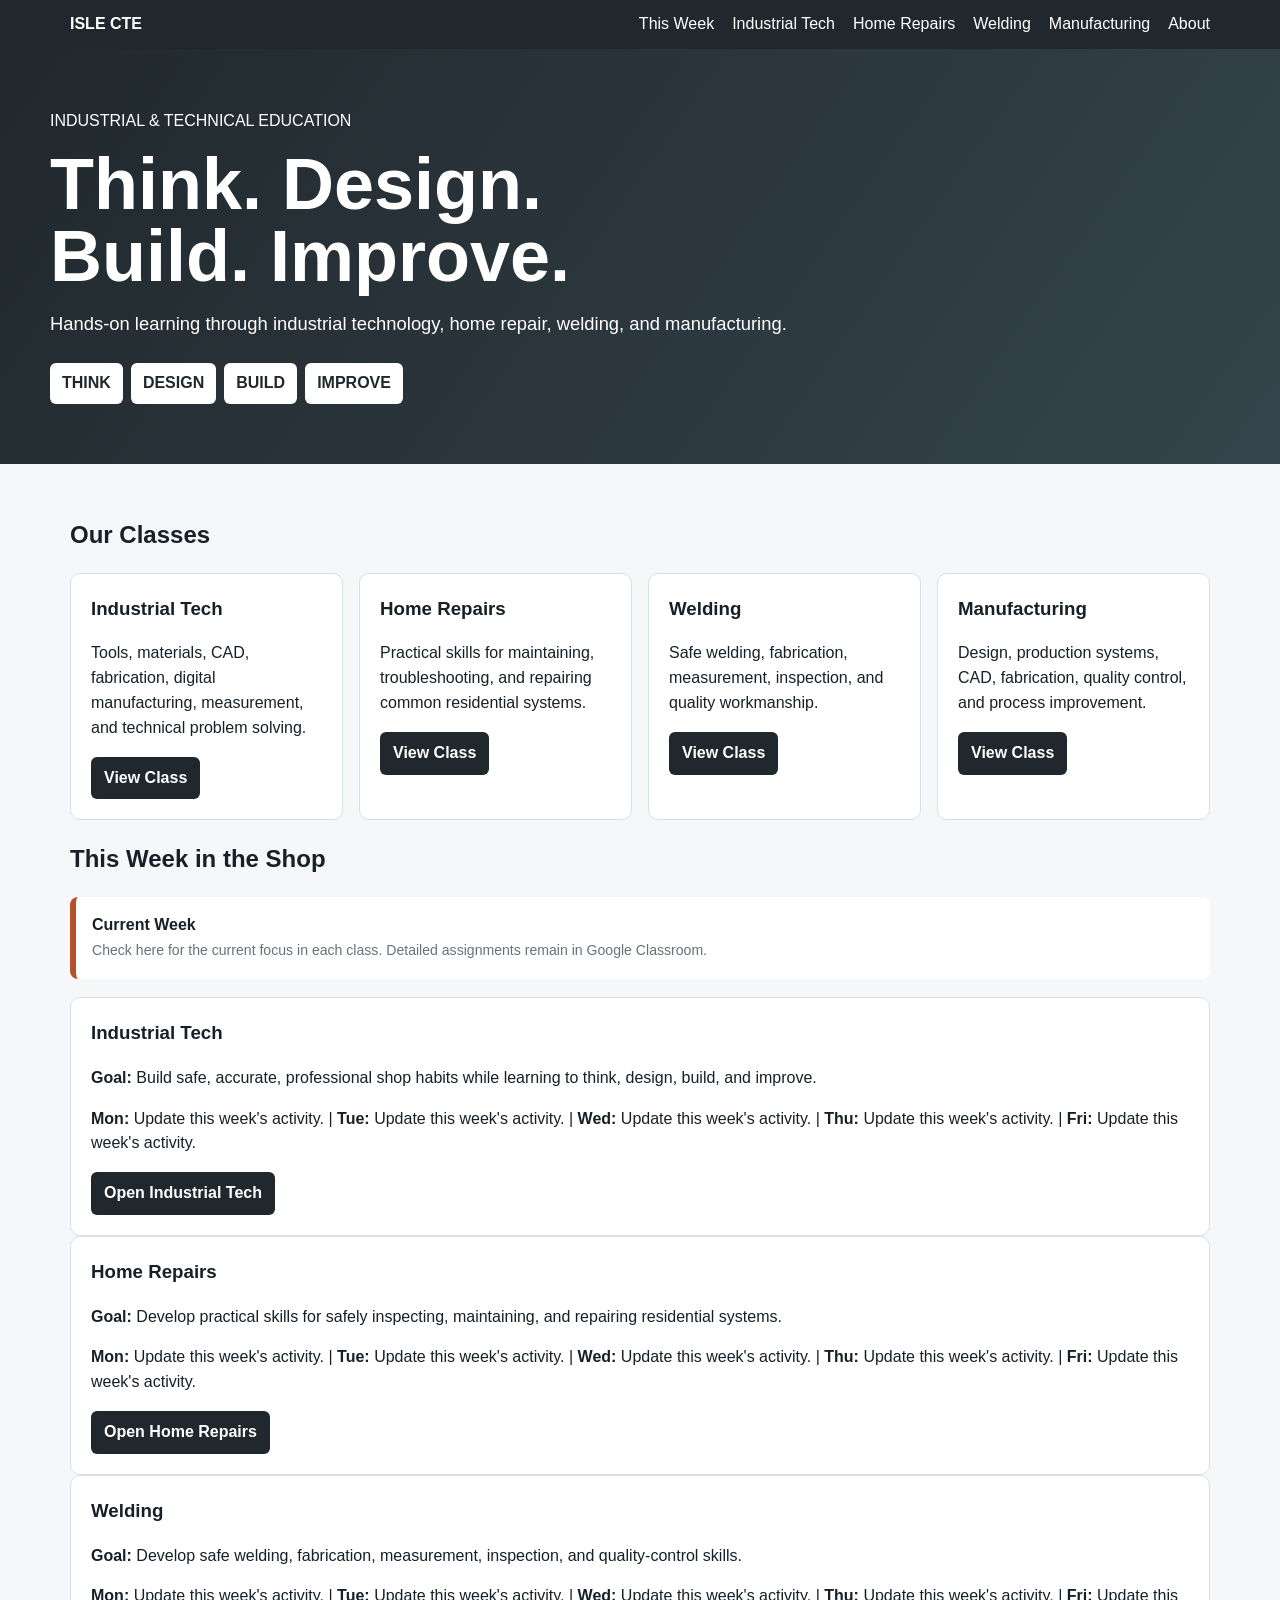
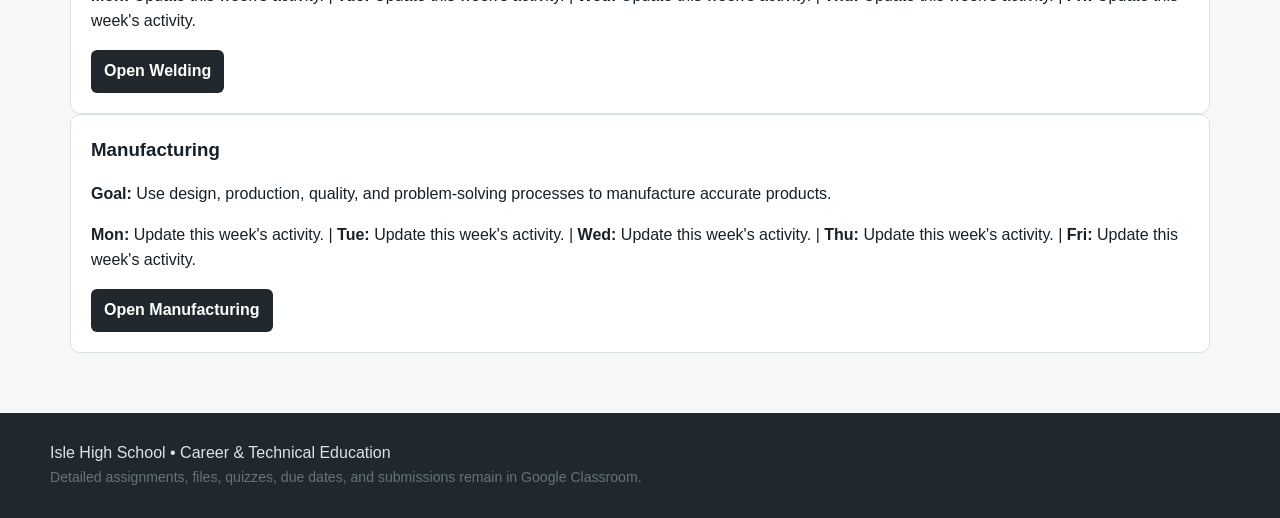
==== index.html @ c4046aca "Add files via upload" ====
<!doctype html><html lang="en"><head><meta charset="utf-8"><meta name="viewport" content="width=device-width,initial-scale=1"><title>Isle CTE</title><link rel="stylesheet" href="css/style.css"></head><body><header class="site-header"><nav class="nav">
<a class="brand" href="index.html">ISLE CTE</a>
<a href="this-week.html">This Week</a><a href="industrial-tech.html">Industrial Tech</a>
<a href="home-repairs.html">Home Repairs</a><a href="welding.html">Welding</a>
<a href="manufacturing.html">Manufacturing</a><a href="about.html">About</a>
</nav></header><section class="hero"><div><div>INDUSTRIAL & TECHNICAL EDUCATION</div><h1>Think. Design.<br>Build. Improve.</h1><p>Hands-on learning through industrial technology, home repair, welding, and manufacturing.</p><div class="process"><span>THINK</span><span>DESIGN</span><span>BUILD</span><span>IMPROVE</span></div></div></section><main><h2>Our Classes</h2><div class="cards">
<div class="card"><h3>Industrial Tech</h3><p>Tools, materials, CAD, fabrication, digital manufacturing, measurement, and technical problem solving.</p><a class="button" href="industrial-tech.html">View Class</a></div>
<div class="card"><h3>Home Repairs</h3><p>Practical skills for maintaining, troubleshooting, and repairing common residential systems.</p><a class="button" href="home-repairs.html">View Class</a></div>
<div class="card"><h3>Welding</h3><p>Safe welding, fabrication, measurement, inspection, and quality workmanship.</p><a class="button" href="welding.html">View Class</a></div>
<div class="card"><h3>Manufacturing</h3><p>Design, production systems, CAD, fabrication, quality control, and process improvement.</p><a class="button" href="manufacturing.html">View Class</a></div></div>
<h2>This Week in the Shop</h2><div id="dashboard"></div></main><footer><div class="inner">Isle High School • Career & Technical Education<br>
<span class="small">Detailed assignments, files, quizzes, due dates, and submissions remain in Google Classroom.</span>
</div></footer><script src="js/schedule-data.js"></script><script src="js/site.js"></script><script>renderDashboard("dashboard")</script></body></html>
---- css/style.css ----
*{box-sizing:border-box}body{margin:0;font-family:Arial,sans-serif;background:#f5f7f8;color:#172027;line-height:1.55}
.site-header{background:#20282d;color:white;position:sticky;top:0}.nav{max-width:1180px;margin:auto;padding:12px 20px;display:flex;gap:18px;flex-wrap:wrap;align-items:center}
.nav a{color:white;text-decoration:none}.brand{font-weight:800;margin-right:auto}.hero,.course-hero{background:linear-gradient(125deg,#20282d,#35444c);color:white;padding:60px 20px}
.hero>div,.course-hero>div{max-width:1180px;margin:auto}h1{font-size:clamp(2.2rem,6vw,4.5rem);line-height:1;margin:.2em 0}.hero p,.course-hero p{font-size:1.15rem;max-width:760px}
.process{display:flex;gap:8px;flex-wrap:wrap;margin-top:24px}.process span{background:white;color:#20282d;font-weight:bold;padding:8px 12px;border-radius:6px}
main{max-width:1180px;margin:auto;padding:32px 20px 60px}.cards{display:grid;grid-template-columns:repeat(4,1fr);gap:16px}.card,.panel,.day{background:white;border:1px solid #d9e0e4;border-radius:10px;padding:20px}
.card h3,.panel h2,.panel h3{margin-top:0}.button{display:inline-block;background:#20282d;color:white;text-decoration:none;padding:9px 13px;border-radius:6px;font-weight:bold}
.week-banner{background:white;border-left:6px solid #b4512a;padding:16px;margin:18px 0;border-radius:8px}.week-grid{display:grid;grid-template-columns:repeat(5,1fr);gap:10px}
.day{min-height:140px}.day h4{margin-top:0;border-bottom:1px solid #ddd;padding-bottom:6px}.course-layout{display:grid;grid-template-columns:2fr 1fr;gap:24px}.small{font-size:.88rem;color:#66737a}
footer{background:#20282d;color:#dce3e6;padding:28px 20px}footer .inner{max-width:1180px;margin:auto}@media(max-width:900px){.cards{grid-template-columns:repeat(2,1fr)}.week-grid,.course-layout{grid-template-columns:1fr}}@media(max-width:560px){.cards{grid-template-columns:1fr}}
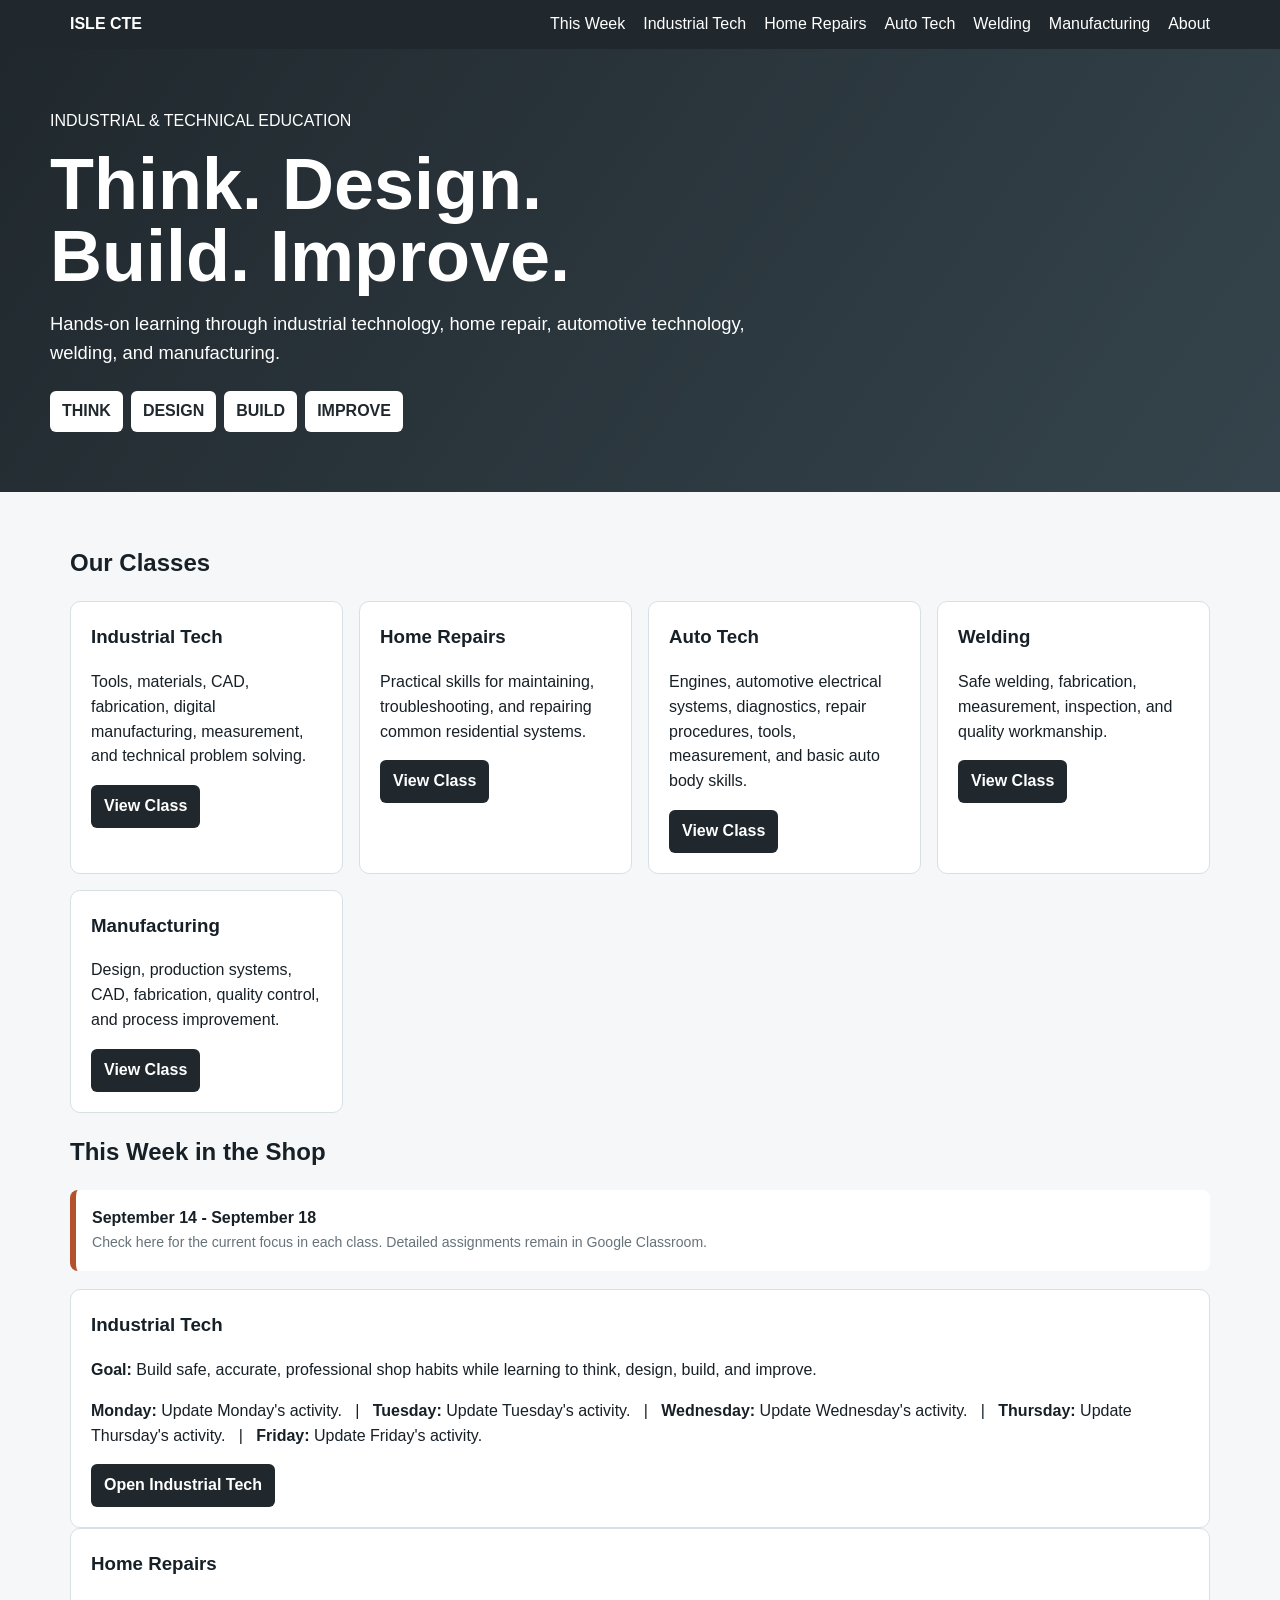
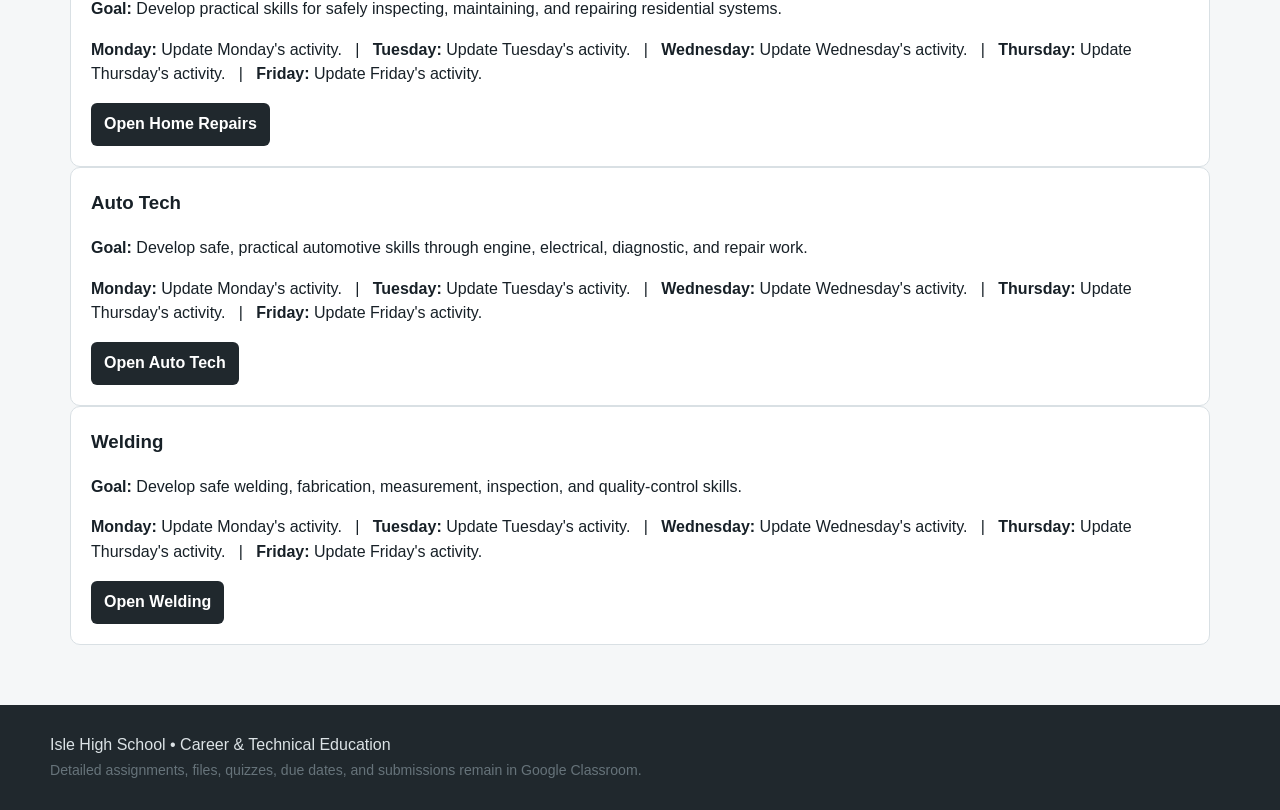
==== commit 99636783: "Add Auto Tech to website home page" ====
--- a/index.html
+++ b/index.html
@@ -1,11 +1,12 @@
 <!doctype html><html lang="en"><head><meta charset="utf-8"><meta name="viewport" content="width=device-width,initial-scale=1"><title>Isle CTE</title><link rel="stylesheet" href="css/style.css"></head><body><header class="site-header"><nav class="nav">
 <a class="brand" href="index.html">ISLE CTE</a>
 <a href="this-week.html">This Week</a><a href="industrial-tech.html">Industrial Tech</a>
-<a href="home-repairs.html">Home Repairs</a><a href="welding.html">Welding</a>
+<a href="home-repairs.html">Home Repairs</a><a href="auto-tech.html">Auto Tech</a><a href="welding.html">Welding</a>
 <a href="manufacturing.html">Manufacturing</a><a href="about.html">About</a>
-</nav></header><section class="hero"><div><div>INDUSTRIAL & TECHNICAL EDUCATION</div><h1>Think. Design.<br>Build. Improve.</h1><p>Hands-on learning through industrial technology, home repair, welding, and manufacturing.</p><div class="process"><span>THINK</span><span>DESIGN</span><span>BUILD</span><span>IMPROVE</span></div></div></section><main><h2>Our Classes</h2><div class="cards">
+</nav></header><section class="hero"><div><div>INDUSTRIAL & TECHNICAL EDUCATION</div><h1>Think. Design.<br>Build. Improve.</h1><p>Hands-on learning through industrial technology, home repair, automotive technology, welding, and manufacturing.</p><div class="process"><span>THINK</span><span>DESIGN</span><span>BUILD</span><span>IMPROVE</span></div></div></section><main><h2>Our Classes</h2><div class="cards">
 <div class="card"><h3>Industrial Tech</h3><p>Tools, materials, CAD, fabrication, digital manufacturing, measurement, and technical problem solving.</p><a class="button" href="industrial-tech.html">View Class</a></div>
 <div class="card"><h3>Home Repairs</h3><p>Practical skills for maintaining, troubleshooting, and repairing common residential systems.</p><a class="button" href="home-repairs.html">View Class</a></div>
+<div class="card"><h3>Auto Tech</h3><p>Engines, automotive electrical systems, diagnostics, repair procedures, tools, measurement, and basic auto body skills.</p><a class="button" href="auto-tech.html">View Class</a></div>
 <div class="card"><h3>Welding</h3><p>Safe welding, fabrication, measurement, inspection, and quality workmanship.</p><a class="button" href="welding.html">View Class</a></div>
 <div class="card"><h3>Manufacturing</h3><p>Design, production systems, CAD, fabrication, quality control, and process improvement.</p><a class="button" href="manufacturing.html">View Class</a></div></div>
 <h2>This Week in the Shop</h2><div id="dashboard"></div></main><footer><div class="inner">Isle High School • Career & Technical Education<br>
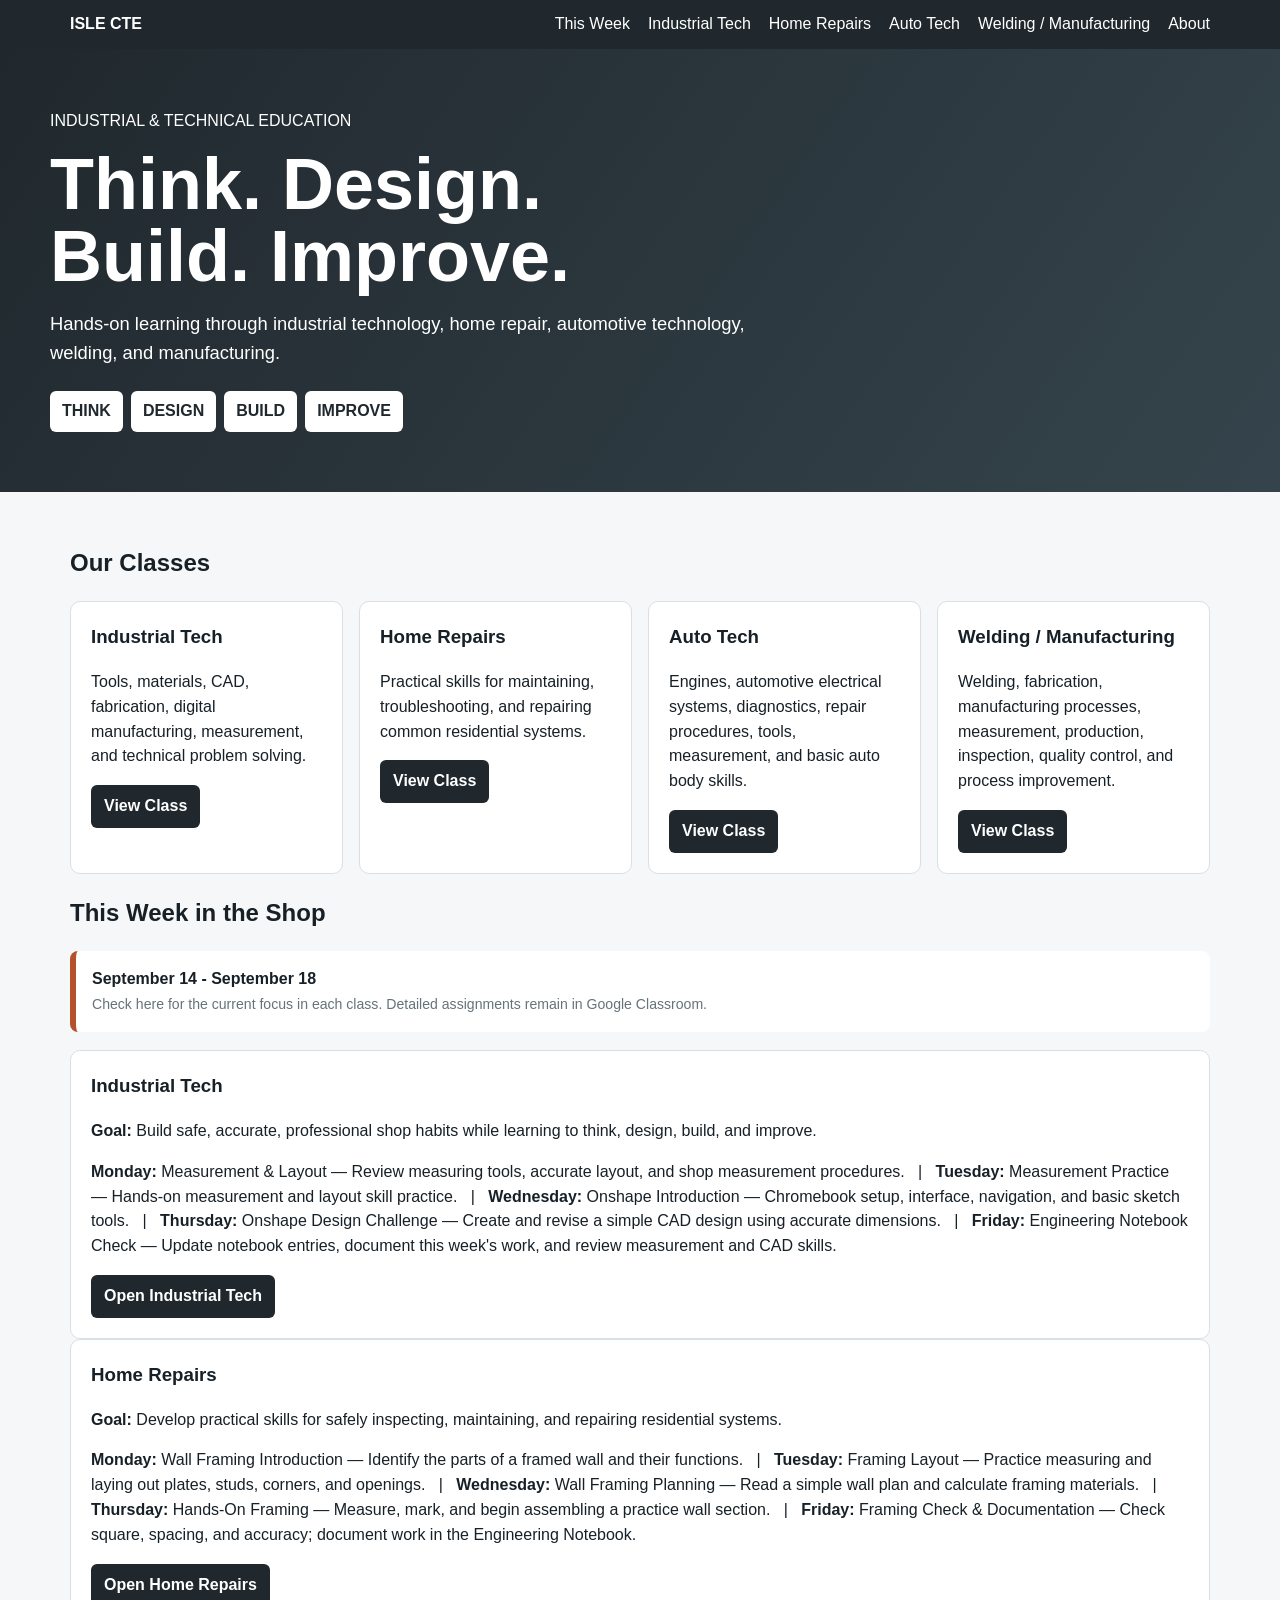
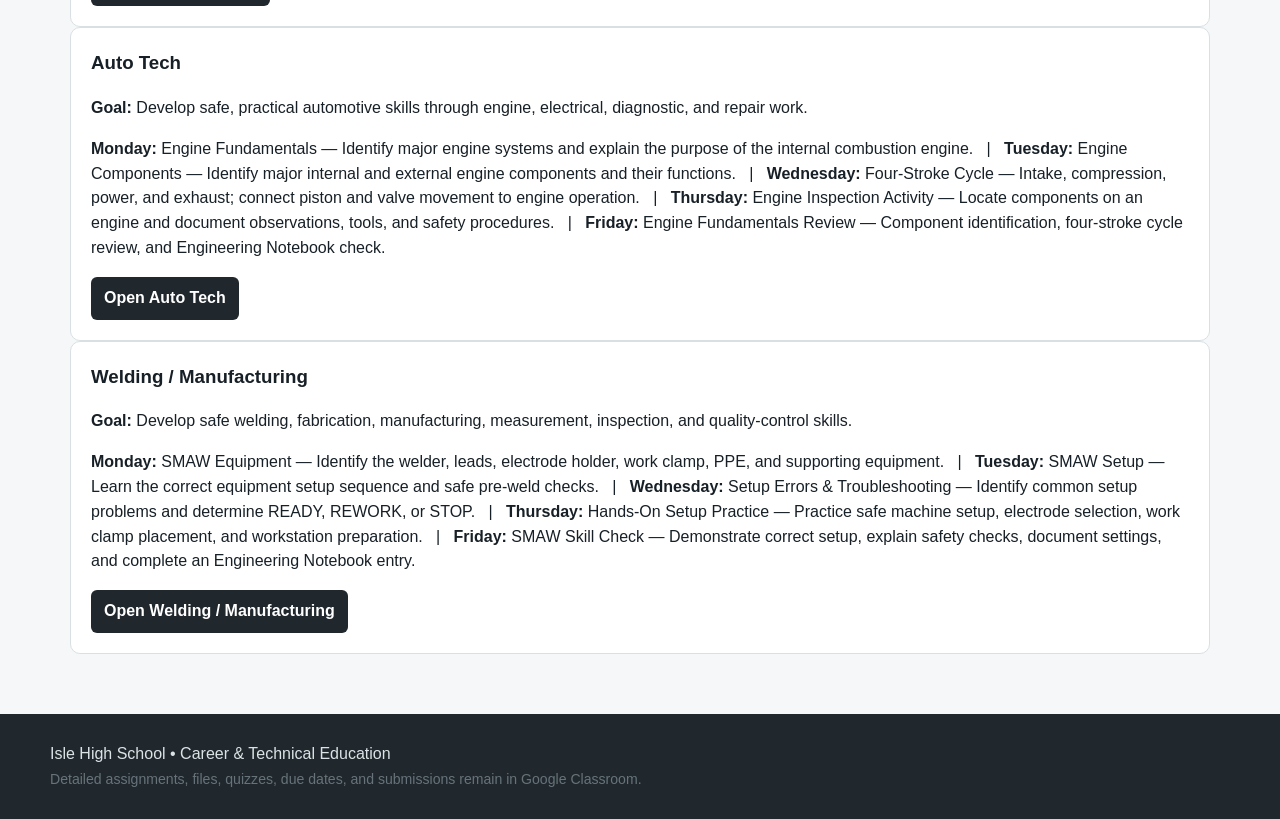
==== commit a74d882d: "Combine Welding and Manufacturing on website" ====
--- a/index.html
+++ b/index.html
@@ -1,14 +1,13 @@
 <!doctype html><html lang="en"><head><meta charset="utf-8"><meta name="viewport" content="width=device-width,initial-scale=1"><title>Isle CTE</title><link rel="stylesheet" href="css/style.css"></head><body><header class="site-header"><nav class="nav">
 <a class="brand" href="index.html">ISLE CTE</a>
 <a href="this-week.html">This Week</a><a href="industrial-tech.html">Industrial Tech</a>
-<a href="home-repairs.html">Home Repairs</a><a href="auto-tech.html">Auto Tech</a><a href="welding.html">Welding</a>
-<a href="manufacturing.html">Manufacturing</a><a href="about.html">About</a>
+<a href="home-repairs.html">Home Repairs</a><a href="auto-tech.html">Auto Tech</a><a href="welding.html">Welding / Manufacturing</a>
+<a href="about.html">About</a>
 </nav></header><section class="hero"><div><div>INDUSTRIAL & TECHNICAL EDUCATION</div><h1>Think. Design.<br>Build. Improve.</h1><p>Hands-on learning through industrial technology, home repair, automotive technology, welding, and manufacturing.</p><div class="process"><span>THINK</span><span>DESIGN</span><span>BUILD</span><span>IMPROVE</span></div></div></section><main><h2>Our Classes</h2><div class="cards">
 <div class="card"><h3>Industrial Tech</h3><p>Tools, materials, CAD, fabrication, digital manufacturing, measurement, and technical problem solving.</p><a class="button" href="industrial-tech.html">View Class</a></div>
 <div class="card"><h3>Home Repairs</h3><p>Practical skills for maintaining, troubleshooting, and repairing common residential systems.</p><a class="button" href="home-repairs.html">View Class</a></div>
 <div class="card"><h3>Auto Tech</h3><p>Engines, automotive electrical systems, diagnostics, repair procedures, tools, measurement, and basic auto body skills.</p><a class="button" href="auto-tech.html">View Class</a></div>
-<div class="card"><h3>Welding</h3><p>Safe welding, fabrication, measurement, inspection, and quality workmanship.</p><a class="button" href="welding.html">View Class</a></div>
-<div class="card"><h3>Manufacturing</h3><p>Design, production systems, CAD, fabrication, quality control, and process improvement.</p><a class="button" href="manufacturing.html">View Class</a></div></div>
+<div class="card"><h3>Welding / Manufacturing</h3><p>Welding, fabrication, manufacturing processes, measurement, production, inspection, quality control, and process improvement.</p><a class="button" href="welding.html">View Class</a></div></div>
 <h2>This Week in the Shop</h2><div id="dashboard"></div></main><footer><div class="inner">Isle High School • Career & Technical Education<br>
 <span class="small">Detailed assignments, files, quizzes, due dates, and submissions remain in Google Classroom.</span>
 </div></footer><script src="js/schedule-data.js"></script><script src="js/site.js"></script><script>renderDashboard("dashboard")</script></body></html>
